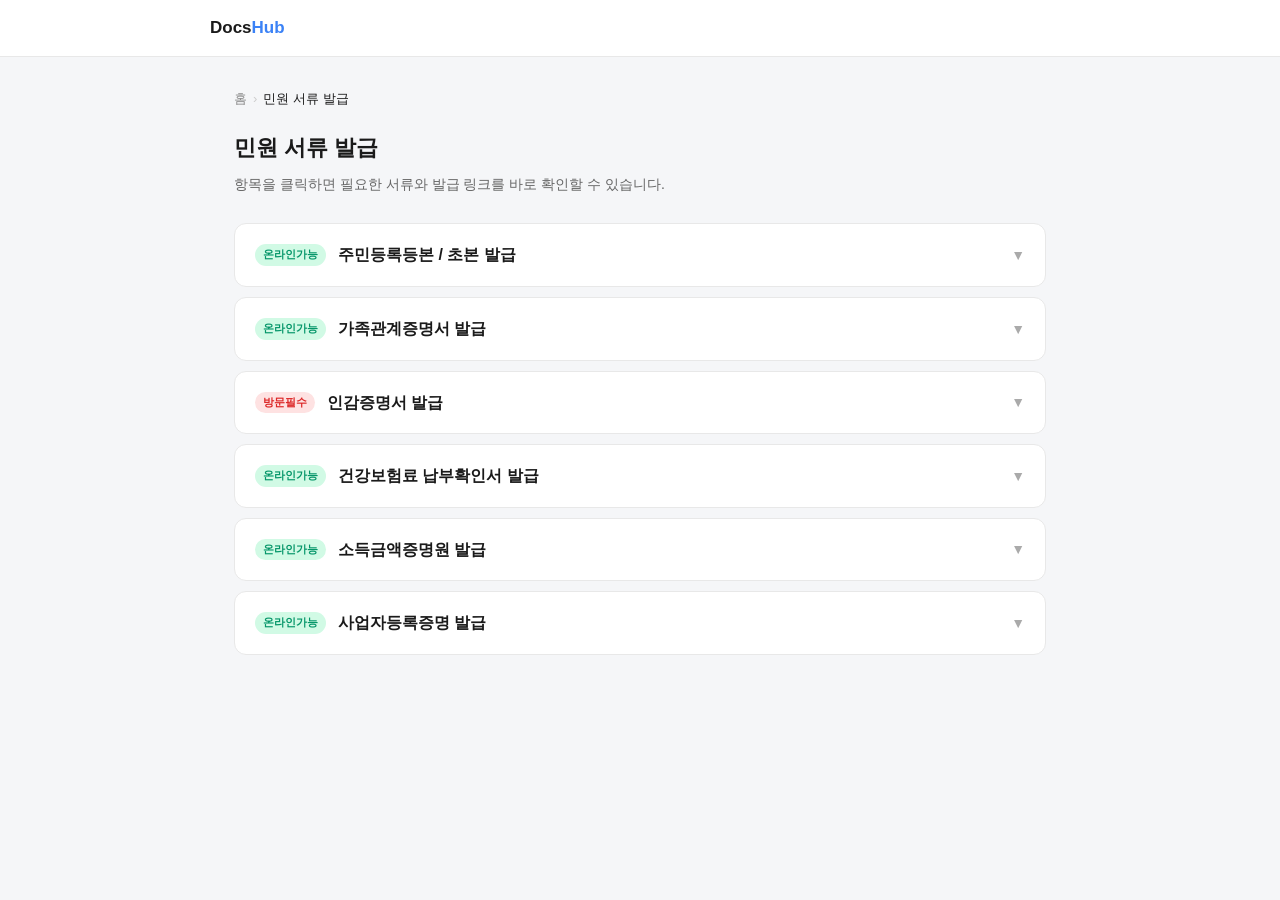
==== documents.html @ b124a218 "first commit" ====
<!DOCTYPE html>
<html lang="ko">
<head>
  <meta charset="UTF-8" />
  <meta name="viewport" content="width=device-width, initial-scale=1.0" />
  <title>민원 서류 발급 — Docs Hub</title>
  <link rel="stylesheet" href="style.css" />
</head>
<body>

<header>
  <div class="header-inner">
    <a class="logo" href="index.html">Docs<span>Hub</span></a>
  </div>
</header>

<main class="container">
  <div class="breadcrumb">
    <a href="index.html">홈</a>
    <span class="sep">›</span>
    <span class="current">민원 서류 발급</span>
  </div>

  <h1 class="page-title">민원 서류 발급</h1>
  <p class="page-desc">항목을 클릭하면 필요한 서류와 발급 링크를 바로 확인할 수 있습니다.</p>

  <div class="procedure-list" id="procedure-list"></div>
</main>

<script>const DATA_FILE = './data/documents.json';</script>
<script src="main.js?v=2"></script>
</body>
</html>
---- style.css ----
* {
  box-sizing: border-box;
  margin: 0;
  padding: 0;
}

body {
  font-family: 'Pretendard', 'Apple SD Gothic Neo', 'Noto Sans KR', sans-serif;
  background: #f5f6f8;
  color: #1a1a1a;
  line-height: 1.6;
}

/* ── 헤더 ── */
header {
  background: #fff;
  border-bottom: 1px solid #e8e8e8;
  padding: 0 24px;
}

.header-inner {
  max-width: 860px;
  margin: 0 auto;
  display: flex;
  align-items: center;
  height: 56px;
  gap: 12px;
}

.logo {
  font-size: 17px;
  font-weight: 700;
  color: #1a1a1a;
  text-decoration: none;
}

.logo span {
  color: #3b82f6;
}

/* ── 메인 컨테이너 ── */
.container {
  max-width: 860px;
  margin: 0 auto;
  padding: 32px 24px;
}

/* ── 검색 ── */
#search-wrapper {
  position: relative;
  margin-bottom: 32px;
}

#search-input {
  width: 100%;
  padding: 14px 18px;
  font-size: 16px;
  border: 2px solid #e8e8e8;
  border-radius: 12px;
  outline: none;
  transition: border-color 0.15s;
  background: #fff;
  font-family: inherit;
}

#search-input:focus {
  border-color: #3b82f6;
}

#search-results {
  display: none;
  position: absolute;
  top: calc(100% + 6px);
  left: 0;
  right: 0;
  background: #fff;
  border: 1px solid #e8e8e8;
  border-radius: 12px;
  box-shadow: 0 8px 24px rgba(0,0,0,0.08);
  z-index: 100;
  overflow: hidden;
  max-height: 400px;
  overflow-y: auto;
}

.search-result-item {
  display: flex;
  align-items: center;
  gap: 12px;
  padding: 12px 16px;
  text-decoration: none;
  color: inherit;
  border-bottom: 1px solid #f5f5f5;
  transition: background 0.1s;
}

.search-result-item:last-child {
  border-bottom: none;
}

.search-result-item:hover {
  background: #f8faff;
}

.search-result-icon {
  font-size: 18px;
  flex-shrink: 0;
}

.search-result-body {
  flex: 1;
  display: flex;
  flex-direction: column;
  gap: 2px;
}

.search-result-title {
  font-size: 15px;
  font-weight: 600;
}

.search-result-category {
  font-size: 12px;
  color: #888;
}

.search-empty {
  padding: 20px;
  text-align: center;
  font-size: 14px;
  color: #aaa;
}

/* ── 홈 페이지 ── */
.page-title {
  font-size: 22px;
  font-weight: 700;
  margin-bottom: 8px;
}

.page-desc {
  font-size: 14px;
  color: #666;
  margin-bottom: 28px;
}

.category-grid {
  display: grid;
  grid-template-columns: repeat(auto-fill, minmax(220px, 1fr));
  gap: 16px;
}

.category-card {
  background: #fff;
  border: 1px solid #e8e8e8;
  border-radius: 12px;
  padding: 24px 20px;
  cursor: pointer;
  text-decoration: none;
  color: inherit;
  display: block;
  transition: border-color 0.15s, box-shadow 0.15s;
}

.category-card:hover {
  border-color: #3b82f6;
  box-shadow: 0 2px 12px rgba(59, 130, 246, 0.1);
}

.category-icon {
  font-size: 28px;
  margin-bottom: 12px;
}

.category-name {
  font-size: 16px;
  font-weight: 700;
  margin-bottom: 4px;
}

.category-count {
  font-size: 13px;
  color: #888;
}

/* ── 브레드크럼 ── */
.breadcrumb {
  display: flex;
  align-items: center;
  gap: 6px;
  font-size: 13px;
  color: #888;
  margin-bottom: 20px;
}

.breadcrumb a {
  color: #888;
  text-decoration: none;
}

.breadcrumb a:hover {
  color: #3b82f6;
}

.breadcrumb .sep {
  color: #ccc;
}

.breadcrumb .current {
  color: #1a1a1a;
  font-weight: 500;
}

/* ── 절차 목록 ── */
.procedure-list {
  display: flex;
  flex-direction: column;
  gap: 10px;
}

.procedure-item {
  background: #fff;
  border: 1px solid #e8e8e8;
  border-radius: 12px;
  overflow: hidden;
  transition: border-color 0.15s;
}

.procedure-item.open {
  border-color: #3b82f6;
}

.procedure-header {
  display: flex;
  align-items: center;
  padding: 18px 20px;
  cursor: pointer;
  gap: 12px;
  user-select: none;
}

.procedure-header:hover {
  background: #fafafa;
}

.tag {
  font-size: 11px;
  font-weight: 600;
  padding: 2px 8px;
  border-radius: 20px;
  white-space: nowrap;
  flex-shrink: 0;
}

.tag-필수     { background: #fee2e2; color: #dc2626; }
.tag-권장     { background: #dbeafe; color: #2563eb; }
.tag-강력권장 { background: #ede9fe; color: #7c3aed; }
.tag-피해구제 { background: #fef3c7; color: #d97706; }
.tag-기본확인 { background: #d1fae5; color: #059669; }
.tag-분쟁해결 { background: #e0f2fe; color: #0284c7; }
/* 법률 */
.tag-채무구제 { background: #ede9fe; color: #7c3aed; }
.tag-채권회수 { background: #d1fae5; color: #059669; }
.tag-소송절차 { background: #dbeafe; color: #2563eb; }
.tag-법적통보 { background: #fef3c7; color: #d97706; }
.tag-피해신고 { background: #fee2e2; color: #dc2626; }
/* 세금/금융 */
.tag-정기신고 { background: #dbeafe; color: #2563eb; }
.tag-수시납부 { background: #d1fae5; color: #059669; }
.tag-자산조회 { background: #f0fdf4; color: #16a34a; }
/* 복지 */
.tag-지원신청 { background: #d1fae5; color: #059669; }
.tag-취업지원 { background: #dbeafe; color: #2563eb; }
.tag-긴급지원 { background: #fee2e2; color: #dc2626; }
/* 민원서류 */
.tag-온라인가능 { background: #d1fae5; color: #059669; }
.tag-방문필수   { background: #fee2e2; color: #dc2626; }
/* 상속/증여 */
.tag-기한있음 { background: #fef3c7; color: #d97706; }
.tag-세금신고 { background: #dbeafe; color: #2563eb; }

.procedure-title {
  font-size: 16px;
  font-weight: 600;
  flex: 1;
}

.procedure-desc-short {
  font-size: 13px;
  color: #888;
  flex: 2;
  display: none;
}

.chevron {
  color: #aaa;
  font-size: 14px;
  transition: transform 0.2s;
  flex-shrink: 0;
}

.procedure-item.open .chevron {
  transform: rotate(180deg);
}

/* ── 상세 패널 ── */
.procedure-detail {
  display: none;
  padding: 0 20px 20px;
  border-top: 1px solid #f0f0f0;
}

.procedure-item.open .procedure-detail {
  display: block;
}

.detail-desc {
  font-size: 14px;
  color: #555;
  padding: 14px 0 18px;
  border-bottom: 1px solid #f0f0f0;
}

.section-label {
  font-size: 12px;
  font-weight: 700;
  color: #888;
  letter-spacing: 0.05em;
  text-transform: uppercase;
  margin: 16px 0 10px;
}

/* ── 서류 테이블 ── */
.doc-table {
  width: 100%;
  border-collapse: collapse;
}

.doc-table th {
  font-size: 12px;
  color: #aaa;
  font-weight: 500;
  text-align: left;
  padding: 6px 10px;
  border-bottom: 1px solid #f0f0f0;
}

.doc-table td {
  font-size: 14px;
  padding: 10px 10px;
  border-bottom: 1px solid #f8f8f8;
  vertical-align: middle;
}

.doc-table tr:last-child td {
  border-bottom: none;
}

.doc-name {
  font-weight: 500;
}

.doc-source {
  color: #888;
  font-size: 13px;
}

.link-btn {
  display: inline-block;
  font-size: 12px;
  font-weight: 600;
  color: #3b82f6;
  background: #eff6ff;
  border: 1px solid #bfdbfe;
  border-radius: 6px;
  padding: 4px 10px;
  text-decoration: none;
  white-space: nowrap;
  transition: background 0.15s;
}

.link-btn:hover {
  background: #dbeafe;
}

.no-link {
  font-size: 12px;
  color: #ccc;
}

/* ── 신청처 ── */
.apply-list {
  display: flex;
  flex-wrap: wrap;
  gap: 8px;
}

.apply-btn {
  display: inline-flex;
  align-items: center;
  gap: 5px;
  font-size: 13px;
  font-weight: 600;
  color: #fff;
  background: #3b82f6;
  border-radius: 8px;
  padding: 8px 14px;
  text-decoration: none;
  transition: background 0.15s;
}

.apply-btn:hover {
  background: #2563eb;
}

.apply-btn.no-link-apply {
  background: #f0f0f0;
  color: #888;
  cursor: default;
}

/* ── 참고사항 ── */
.notes-box {
  background: #fffbeb;
  border: 1px solid #fde68a;
  border-radius: 8px;
  padding: 10px 14px;
  font-size: 13px;
  color: #92400e;
  margin-top: 16px;
}

.notes-box::before {
  content: "참고  ";
  font-weight: 700;
}

/* ── 반응형 ── */
@media (max-width: 600px) {
  .container {
    padding: 20px 16px;
  }

  .procedure-desc-short {
    display: none !important;
  }

  .doc-table th:nth-child(2),
  .doc-table td:nth-child(2) {
    display: none;
  }
}
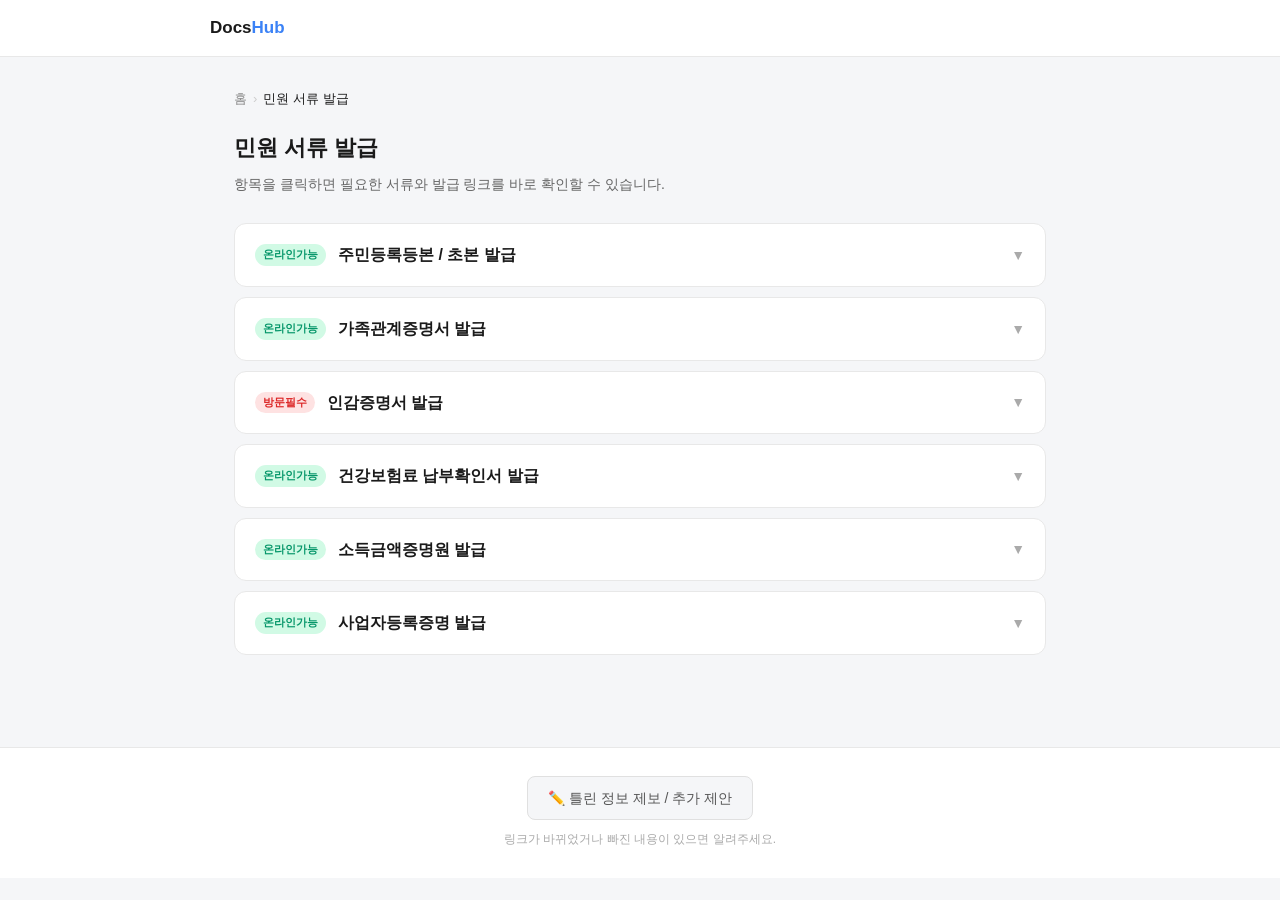
==== commit 2dfe417a: "add report button footer" ====
--- a/documents.html
+++ b/documents.html
@@ -4,7 +4,18 @@
   <meta charset="UTF-8" />
   <meta name="viewport" content="width=device-width, initial-scale=1.0" />
   <title>민원 서류 발급 — Docs Hub</title>
+  <meta name="description" content="주민등록등본, 가족관계증명서, 인감증명서, 소득금액증명원 등 자주 쓰는 민원 서류 발급처와 링크 모음." />
+  <meta property="og:title" content="민원 서류 발급 — Docs Hub" />
+  <meta property="og:description" content="등본·가족관계증명서 등 민원 서류를 어디서 받는지 한 곳에서 확인." />
   <link rel="stylesheet" href="style.css" />
+  <!-- Google Analytics -->
+  <script async src="https://www.googletagmanager.com/gtag/js?id=G-3PV09GTVSR"></script>
+  <script>
+    window.dataLayer = window.dataLayer || [];
+    function gtag(){dataLayer.push(arguments);}
+    gtag('js', new Date());
+    gtag('config', 'G-3PV09GTVSR');
+  </script>
 </head>
 <body>
 
@@ -29,5 +40,12 @@
 
 <script>const DATA_FILE = './data/documents.json';</script>
 <script src="main.js?v=2"></script>
+
+<footer>
+  <a class="report-btn" href="https://docs.google.com/forms/d/e/1FAIpQLSfH0iR4PAqB8yqGkvp59rIjJJzAT-huLLNUOlIEdWyUlPDl6w/viewform?usp=publish-editor" target="_blank" rel="noopener">
+    ✏️ 틀린 정보 제보 / 추가 제안
+  </a>
+  <p class="footer-note">링크가 바뀌었거나 빠진 내용이 있으면 알려주세요.</p>
+</footer>
 </body>
 </html>
--- a/style.css
+++ b/style.css
@@ -435,6 +435,42 @@
   font-weight: 700;
 }
 
+/* ── 푸터 ── */
+footer {
+  margin-top: 60px;
+  padding: 28px 24px;
+  border-top: 1px solid #e8e8e8;
+  background: #fff;
+  text-align: center;
+}
+
+.report-btn {
+  display: inline-flex;
+  align-items: center;
+  gap: 6px;
+  font-size: 14px;
+  font-weight: 500;
+  color: #555;
+  background: #f5f6f8;
+  border: 1px solid #e0e0e0;
+  border-radius: 8px;
+  padding: 10px 20px;
+  text-decoration: none;
+  transition: background 0.15s, color 0.15s;
+}
+
+.report-btn:hover {
+  background: #e8f0fe;
+  color: #2563eb;
+  border-color: #bfdbfe;
+}
+
+.footer-note {
+  margin-top: 10px;
+  font-size: 12px;
+  color: #aaa;
+}
+
 /* ── 반응형 ── */
 @media (max-width: 600px) {
   .container {
